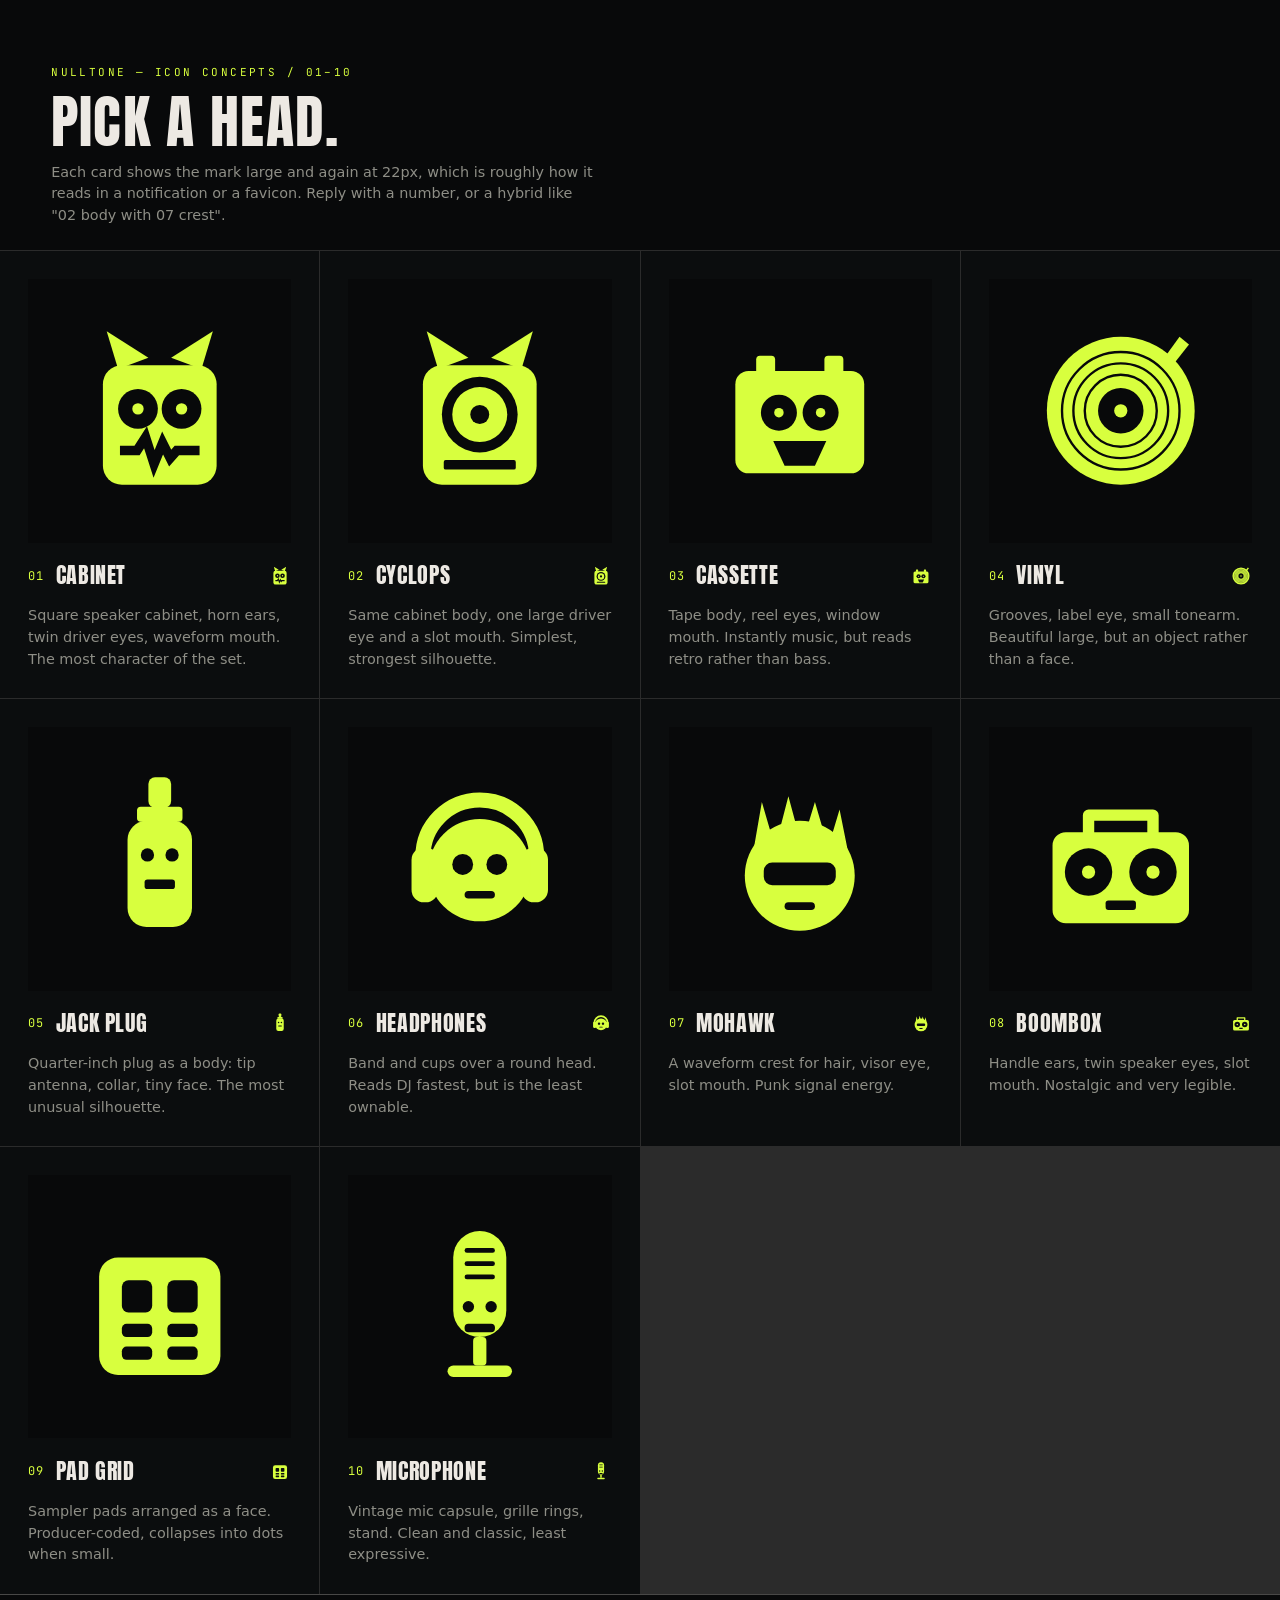
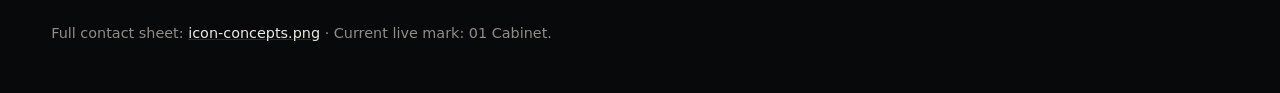
==== brand/concepts/index.html @ 68426d6b "Publish the ten icon concepts as a review page. Lets the mark be judged in a browser at real size an" ====
<!doctype html>
<html lang="en">
<head>
<meta charset="utf-8">
<meta name="viewport" content="width=device-width, initial-scale=1">
<title>NULLTONE — icon concepts</title>
<meta name="robots" content="noindex">
<link rel="icon" href="../../assets/favicon.svg" type="image/svg+xml">
<link rel="preconnect" href="https://fonts.googleapis.com">
<link rel="preconnect" href="https://fonts.gstatic.com" crossorigin>
<link href="https://fonts.googleapis.com/css2?family=Anton&family=JetBrains+Mono:wght@400;500&display=swap" rel="stylesheet">
<style>
  :root{--ink:#08090A;--ink2:#0B0D0E;--bone:#EDE9E3;--muted:#8E8E86;--lime:#D8FF3E;--line:rgba(237,233,227,.15)}
  *{box-sizing:border-box}
  body{margin:0;background:var(--ink);color:var(--bone);font-family:system-ui,-apple-system,sans-serif;line-height:1.5}
  header{padding:clamp(2rem,5vw,4rem) clamp(1.25rem,4vw,3.5rem) 1.5rem;border-bottom:1px solid var(--line)}
  .kicker{font-family:"JetBrains Mono",monospace;font-size:11px;letter-spacing:.22em;text-transform:uppercase;color:var(--lime);margin:0 0 .9rem}
  h1{font-family:Anton,sans-serif;font-weight:400;font-size:clamp(2rem,5vw,3.6rem);line-height:.95;letter-spacing:.02em;text-transform:uppercase;margin:0 0 .75rem}
  .lede{color:var(--muted);max-width:60ch;margin:0}
  .grid{display:grid;grid-template-columns:repeat(auto-fill,minmax(260px,1fr));gap:1px;background:var(--line);border-bottom:1px solid var(--line)}
  .card{background:var(--ink2);padding:clamp(1.1rem,2.2vw,1.75rem);display:flex;flex-direction:column;gap:.85rem}
  .big{aspect-ratio:1;display:grid;place-items:center;background:var(--ink)}
  .big svg{width:72%;height:72%}
  .row{display:flex;align-items:center;gap:.7rem;margin-top:.2rem}
  .num{font-family:"JetBrains Mono",monospace;font-size:12px;color:var(--lime);letter-spacing:.1em}
  h2{font-family:Anton,sans-serif;font-weight:400;font-size:1.35rem;letter-spacing:.03em;text-transform:uppercase;margin:0;flex:1}
  .small{width:22px;height:22px;display:inline-flex;flex:none}
  .small svg{width:100%;height:100%}
  p{margin:0;color:var(--muted);font-size:.9rem}
  footer{padding:1.75rem clamp(1.25rem,4vw,3.5rem) 3rem;color:var(--muted);font-size:.9rem}
  footer a{color:var(--bone);text-decoration:underline;text-decoration-color:var(--line)}
  footer a:hover{color:var(--lime)}
</style>
</head>
<body>
  <header>
    <p class="kicker">NULLTONE — icon concepts / 01–10</p>
    <h1>Pick a head.</h1>
    <p class="lede">Each card shows the mark large and again at 22px, which is roughly how it reads in a notification or a favicon. Reply with a number, or a hybrid like "02 body with 07 crest".</p>
  </header>
  <main class="grid">
      <article class="card">
        <div class="big"><svg viewBox="0 0 200 200"><defs><mask id="m1">
<rect width="200" height="200" fill="#fff"/>
<circle cx="77" cy="98" r="21" fill="#000"/><circle cx="123" cy="98" r="21" fill="#000"/>
<circle cx="77" cy="98" r="6" fill="#fff"/><circle cx="123" cy="98" r="6" fill="#fff"/>
<path d="M58 142H76L85 128L94 156L103 134L111 150L118 142H142" fill="none" stroke="#000" stroke-width="10"/>
</mask></defs><g fill="#D8FF3E" mask="url(#m1)">
<path d="M56 56L44 16L88 44Z"/><path d="M144 56L156 16L112 44Z"/>
<rect x="40" y="52" width="120" height="126" rx="20"/></g></svg></div>
        <div class="row"><span class="num">01</span><h2>Cabinet</h2><span class="small"><svg viewBox="0 0 200 200"><defs><mask id="m1">
<rect width="200" height="200" fill="#fff"/>
<circle cx="77" cy="98" r="21" fill="#000"/><circle cx="123" cy="98" r="21" fill="#000"/>
<circle cx="77" cy="98" r="6" fill="#fff"/><circle cx="123" cy="98" r="6" fill="#fff"/>
<path d="M58 142H76L85 128L94 156L103 134L111 150L118 142H142" fill="none" stroke="#000" stroke-width="10"/>
</mask></defs><g fill="#D8FF3E" mask="url(#m1)">
<path d="M56 56L44 16L88 44Z"/><path d="M144 56L156 16L112 44Z"/>
<rect x="40" y="52" width="120" height="126" rx="20"/></g></svg></span></div>
        <p>Square speaker cabinet, horn ears, twin driver eyes, waveform mouth. The most character of the set.</p>
      </article>
      <article class="card">
        <div class="big"><svg viewBox="0 0 200 200"><defs><mask id="m2">
<rect width="200" height="200" fill="#fff"/>
<circle cx="100" cy="104" r="40" fill="#000"/><circle cx="100" cy="104" r="29" fill="#fff"/><circle cx="100" cy="104" r="10" fill="#000"/>
<rect x="62" y="152" width="76" height="10" rx="2" fill="#000"/>
</mask></defs><g fill="#D8FF3E" mask="url(#m2)">
<path d="M56 56L44 16L88 44Z"/><path d="M144 56L156 16L112 44Z"/>
<rect x="40" y="52" width="120" height="126" rx="20"/></g></svg></div>
        <div class="row"><span class="num">02</span><h2>Cyclops</h2><span class="small"><svg viewBox="0 0 200 200"><defs><mask id="m2">
<rect width="200" height="200" fill="#fff"/>
<circle cx="100" cy="104" r="40" fill="#000"/><circle cx="100" cy="104" r="29" fill="#fff"/><circle cx="100" cy="104" r="10" fill="#000"/>
<rect x="62" y="152" width="76" height="10" rx="2" fill="#000"/>
</mask></defs><g fill="#D8FF3E" mask="url(#m2)">
<path d="M56 56L44 16L88 44Z"/><path d="M144 56L156 16L112 44Z"/>
<rect x="40" y="52" width="120" height="126" rx="20"/></g></svg></span></div>
        <p>Same cabinet body, one large driver eye and a slot mouth. Simplest, strongest silhouette.</p>
      </article>
      <article class="card">
        <div class="big"><svg viewBox="0 0 200 200"><defs><mask id="m3">
<rect width="200" height="200" fill="#fff"/>
<circle cx="78" cy="102" r="19" fill="#000"/><circle cx="122" cy="102" r="19" fill="#000"/>
<circle cx="78" cy="102" r="5" fill="#fff"/><circle cx="122" cy="102" r="5" fill="#fff"/>
<path d="M72 132H128L116 158H84Z" fill="#000"/>
</mask></defs><g fill="#D8FF3E" mask="url(#m3)">
<rect x="54" y="42" width="20" height="22" rx="4"/><rect x="126" y="42" width="20" height="22" rx="4"/>
<rect x="32" y="58" width="136" height="108" rx="14"/></g></svg></div>
        <div class="row"><span class="num">03</span><h2>Cassette</h2><span class="small"><svg viewBox="0 0 200 200"><defs><mask id="m3">
<rect width="200" height="200" fill="#fff"/>
<circle cx="78" cy="102" r="19" fill="#000"/><circle cx="122" cy="102" r="19" fill="#000"/>
<circle cx="78" cy="102" r="5" fill="#fff"/><circle cx="122" cy="102" r="5" fill="#fff"/>
<path d="M72 132H128L116 158H84Z" fill="#000"/>
</mask></defs><g fill="#D8FF3E" mask="url(#m3)">
<rect x="54" y="42" width="20" height="22" rx="4"/><rect x="126" y="42" width="20" height="22" rx="4"/>
<rect x="32" y="58" width="136" height="108" rx="14"/></g></svg></span></div>
        <p>Tape body, reel eyes, window mouth. Instantly music, but reads retro rather than bass.</p>
      </article>
      <article class="card">
        <div class="big"><svg viewBox="0 0 200 200"><defs><mask id="m4">
<rect width="200" height="200" fill="#fff"/>
<circle cx="100" cy="100" r="62" fill="none" stroke="#000" stroke-width="2.5"/>
<circle cx="100" cy="100" r="50" fill="none" stroke="#000" stroke-width="2.5"/>
<circle cx="100" cy="100" r="38" fill="none" stroke="#000" stroke-width="2.5"/>
<circle cx="100" cy="100" r="24" fill="#000"/><circle cx="100" cy="100" r="7" fill="#fff"/>
</mask></defs><g fill="#D8FF3E" mask="url(#m4)">
<circle cx="100" cy="100" r="78"/>
<path d="M162 22 L 172 30 L 150 58 L 141 51 Z"/></g></svg></div>
        <div class="row"><span class="num">04</span><h2>Vinyl</h2><span class="small"><svg viewBox="0 0 200 200"><defs><mask id="m4">
<rect width="200" height="200" fill="#fff"/>
<circle cx="100" cy="100" r="62" fill="none" stroke="#000" stroke-width="2.5"/>
<circle cx="100" cy="100" r="50" fill="none" stroke="#000" stroke-width="2.5"/>
<circle cx="100" cy="100" r="38" fill="none" stroke="#000" stroke-width="2.5"/>
<circle cx="100" cy="100" r="24" fill="#000"/><circle cx="100" cy="100" r="7" fill="#fff"/>
</mask></defs><g fill="#D8FF3E" mask="url(#m4)">
<circle cx="100" cy="100" r="78"/>
<path d="M162 22 L 172 30 L 150 58 L 141 51 Z"/></g></svg></span></div>
        <p>Grooves, label eye, small tonearm. Beautiful large, but an object rather than a face.</p>
      </article>
      <article class="card">
        <div class="big"><svg viewBox="0 0 200 200"><defs><mask id="m5">
<rect width="200" height="200" fill="#fff"/>
<circle cx="87" cy="96" r="7" fill="#000"/><circle cx="113" cy="96" r="7" fill="#000"/>
<rect x="84" y="122" width="32" height="10" rx="3" fill="#000"/>
</mask></defs><g fill="#D8FF3E" mask="url(#m5)">
<rect x="88" y="14" width="24" height="32" rx="7"/>
<rect x="76" y="45" width="48" height="16" rx="4"/>
<rect x="66" y="60" width="68" height="112" rx="20"/></g></svg></div>
        <div class="row"><span class="num">05</span><h2>Jack plug</h2><span class="small"><svg viewBox="0 0 200 200"><defs><mask id="m5">
<rect width="200" height="200" fill="#fff"/>
<circle cx="87" cy="96" r="7" fill="#000"/><circle cx="113" cy="96" r="7" fill="#000"/>
<rect x="84" y="122" width="32" height="10" rx="3" fill="#000"/>
</mask></defs><g fill="#D8FF3E" mask="url(#m5)">
<rect x="88" y="14" width="24" height="32" rx="7"/>
<rect x="76" y="45" width="48" height="16" rx="4"/>
<rect x="66" y="60" width="68" height="112" rx="20"/></g></svg></span></div>
        <p>Quarter-inch plug as a body: tip antenna, collar, tiny face. The most unusual silhouette.</p>
      </article>
      <article class="card">
        <div class="big"><svg viewBox="0 0 200 200"><defs><mask id="m6">
<rect width="200" height="200" fill="#fff"/>
<circle cx="82" cy="106" r="11" fill="#000"/><circle cx="118" cy="106" r="11" fill="#000"/>
<rect x="84" y="134" width="32" height="8" rx="4" fill="#000"/>
</mask></defs><g fill="#D8FF3E" mask="url(#m6)">
<path d="M40 98 A 60 60 0 0 1 160 98" fill="none" stroke="#D8FF3E" stroke-width="16" stroke-linecap="round"/>
<rect x="28" y="88" width="28" height="58" rx="13"/><rect x="144" y="88" width="28" height="58" rx="13"/>
<circle cx="100" cy="112" r="54"/></g></svg></div>
        <div class="row"><span class="num">06</span><h2>Headphones</h2><span class="small"><svg viewBox="0 0 200 200"><defs><mask id="m6">
<rect width="200" height="200" fill="#fff"/>
<circle cx="82" cy="106" r="11" fill="#000"/><circle cx="118" cy="106" r="11" fill="#000"/>
<rect x="84" y="134" width="32" height="8" rx="4" fill="#000"/>
</mask></defs><g fill="#D8FF3E" mask="url(#m6)">
<path d="M40 98 A 60 60 0 0 1 160 98" fill="none" stroke="#D8FF3E" stroke-width="16" stroke-linecap="round"/>
<rect x="28" y="88" width="28" height="58" rx="13"/><rect x="144" y="88" width="28" height="58" rx="13"/>
<circle cx="100" cy="112" r="54"/></g></svg></span></div>
        <p>Band and cups over a round head. Reads DJ fastest, but is the least ownable.</p>
      </article>
      <article class="card">
        <div class="big"><svg viewBox="0 0 200 200"><defs><mask id="m7">
<rect width="200" height="200" fill="#fff"/>
<rect x="62" y="104" width="76" height="24" rx="9" fill="#000"/>
<rect x="84" y="146" width="32" height="8" rx="4" fill="#000"/>
</mask></defs><g fill="#D8FF3E" mask="url(#m7)">
<path d="M50 98 L 60 40 L 74 88 L 88 34 L 102 86 L 116 40 L 130 88 L 142 48 L 152 98 Z"/>
<circle cx="100" cy="118" r="58"/></g></svg></div>
        <div class="row"><span class="num">07</span><h2>Mohawk</h2><span class="small"><svg viewBox="0 0 200 200"><defs><mask id="m7">
<rect width="200" height="200" fill="#fff"/>
<rect x="62" y="104" width="76" height="24" rx="9" fill="#000"/>
<rect x="84" y="146" width="32" height="8" rx="4" fill="#000"/>
</mask></defs><g fill="#D8FF3E" mask="url(#m7)">
<path d="M50 98 L 60 40 L 74 88 L 88 34 L 102 86 L 116 40 L 130 88 L 142 48 L 152 98 Z"/>
<circle cx="100" cy="118" r="58"/></g></svg></span></div>
        <p>A waveform crest for hair, visor eye, slot mouth. Punk signal energy.</p>
      </article>
      <article class="card">
        <div class="big"><svg viewBox="0 0 200 200"><defs><mask id="m8">
<rect width="200" height="200" fill="#fff"/>
<circle cx="66" cy="114" r="25" fill="#000"/><circle cx="134" cy="114" r="25" fill="#000"/>
<circle cx="66" cy="114" r="7" fill="#fff"/><circle cx="134" cy="114" r="7" fill="#fff"/>
<rect x="84" y="144" width="32" height="10" rx="3" fill="#000"/>
</mask></defs><g fill="#D8FF3E" mask="url(#m8)">
<path d="M66 76 V 54 H 134 V 76" fill="none" stroke="#D8FF3E" stroke-width="12" stroke-linejoin="round"/>
<rect x="28" y="72" width="144" height="96" rx="14"/></g></svg></div>
        <div class="row"><span class="num">08</span><h2>Boombox</h2><span class="small"><svg viewBox="0 0 200 200"><defs><mask id="m8">
<rect width="200" height="200" fill="#fff"/>
<circle cx="66" cy="114" r="25" fill="#000"/><circle cx="134" cy="114" r="25" fill="#000"/>
<circle cx="66" cy="114" r="7" fill="#fff"/><circle cx="134" cy="114" r="7" fill="#fff"/>
<rect x="84" y="144" width="32" height="10" rx="3" fill="#000"/>
</mask></defs><g fill="#D8FF3E" mask="url(#m8)">
<path d="M66 76 V 54 H 134 V 76" fill="none" stroke="#D8FF3E" stroke-width="12" stroke-linejoin="round"/>
<rect x="28" y="72" width="144" height="96" rx="14"/></g></svg></span></div>
        <p>Handle ears, twin speaker eyes, slot mouth. Nostalgic and very legible.</p>
      </article>
      <article class="card">
        <div class="big"><svg viewBox="0 0 200 200"><defs><mask id="m9">
<rect width="200" height="200" fill="#fff"/>
<rect x="60" y="72" width="32" height="34" rx="7" fill="#000"/>
<rect x="108" y="72" width="32" height="34" rx="7" fill="#000"/>
<rect x="60" y="118" width="32" height="14" rx="5" fill="#000"/>
<rect x="108" y="118" width="32" height="14" rx="5" fill="#000"/>
<rect x="60" y="142" width="32" height="14" rx="5" fill="#000"/>
<rect x="108" y="142" width="32" height="14" rx="5" fill="#000"/>
</mask></defs><g fill="#D8FF3E" mask="url(#m9)">
<rect x="36" y="48" width="128" height="124" rx="20"/></g></svg></div>
        <div class="row"><span class="num">09</span><h2>Pad grid</h2><span class="small"><svg viewBox="0 0 200 200"><defs><mask id="m9">
<rect width="200" height="200" fill="#fff"/>
<rect x="60" y="72" width="32" height="34" rx="7" fill="#000"/>
<rect x="108" y="72" width="32" height="34" rx="7" fill="#000"/>
<rect x="60" y="118" width="32" height="14" rx="5" fill="#000"/>
<rect x="108" y="118" width="32" height="14" rx="5" fill="#000"/>
<rect x="60" y="142" width="32" height="14" rx="5" fill="#000"/>
<rect x="108" y="142" width="32" height="14" rx="5" fill="#000"/>
</mask></defs><g fill="#D8FF3E" mask="url(#m9)">
<rect x="36" y="48" width="128" height="124" rx="20"/></g></svg></span></div>
        <p>Sampler pads arranged as a face. Producer-coded, collapses into dots when small.</p>
      </article>
      <article class="card">
        <div class="big"><svg viewBox="0 0 200 200"><defs><mask id="m10">
<rect width="200" height="200" fill="#fff"/>
<rect x="84" y="38" width="32" height="5" rx="2.5" fill="#000"/>
<rect x="84" y="52" width="32" height="5" rx="2.5" fill="#000"/>
<rect x="84" y="66" width="32" height="5" rx="2.5" fill="#000"/>
<circle cx="88" cy="100" r="6" fill="#000"/><circle cx="112" cy="100" r="6" fill="#000"/>
<rect x="84" y="118" width="32" height="9" rx="4" fill="#000"/>
</mask></defs><g fill="#D8FF3E" mask="url(#m10)">
<rect x="72" y="20" width="56" height="112" rx="28"/>
<rect x="93" y="132" width="14" height="30" rx="4"/>
<rect x="66" y="162" width="68" height="12" rx="6"/></g></svg></div>
        <div class="row"><span class="num">10</span><h2>Microphone</h2><span class="small"><svg viewBox="0 0 200 200"><defs><mask id="m10">
<rect width="200" height="200" fill="#fff"/>
<rect x="84" y="38" width="32" height="5" rx="2.5" fill="#000"/>
<rect x="84" y="52" width="32" height="5" rx="2.5" fill="#000"/>
<rect x="84" y="66" width="32" height="5" rx="2.5" fill="#000"/>
<circle cx="88" cy="100" r="6" fill="#000"/><circle cx="112" cy="100" r="6" fill="#000"/>
<rect x="84" y="118" width="32" height="9" rx="4" fill="#000"/>
</mask></defs><g fill="#D8FF3E" mask="url(#m10)">
<rect x="72" y="20" width="56" height="112" rx="28"/>
<rect x="93" y="132" width="14" height="30" rx="4"/>
<rect x="66" y="162" width="68" height="12" rx="6"/></g></svg></span></div>
        <p>Vintage mic capsule, grille rings, stand. Clean and classic, least expressive.</p>
      </article></main>
  <footer>
    <p>Full contact sheet: <a href="../../brand/icon-concepts.png">icon-concepts.png</a> · Current live mark: 01 Cabinet.</p>
  </footer>
</body>
</html>
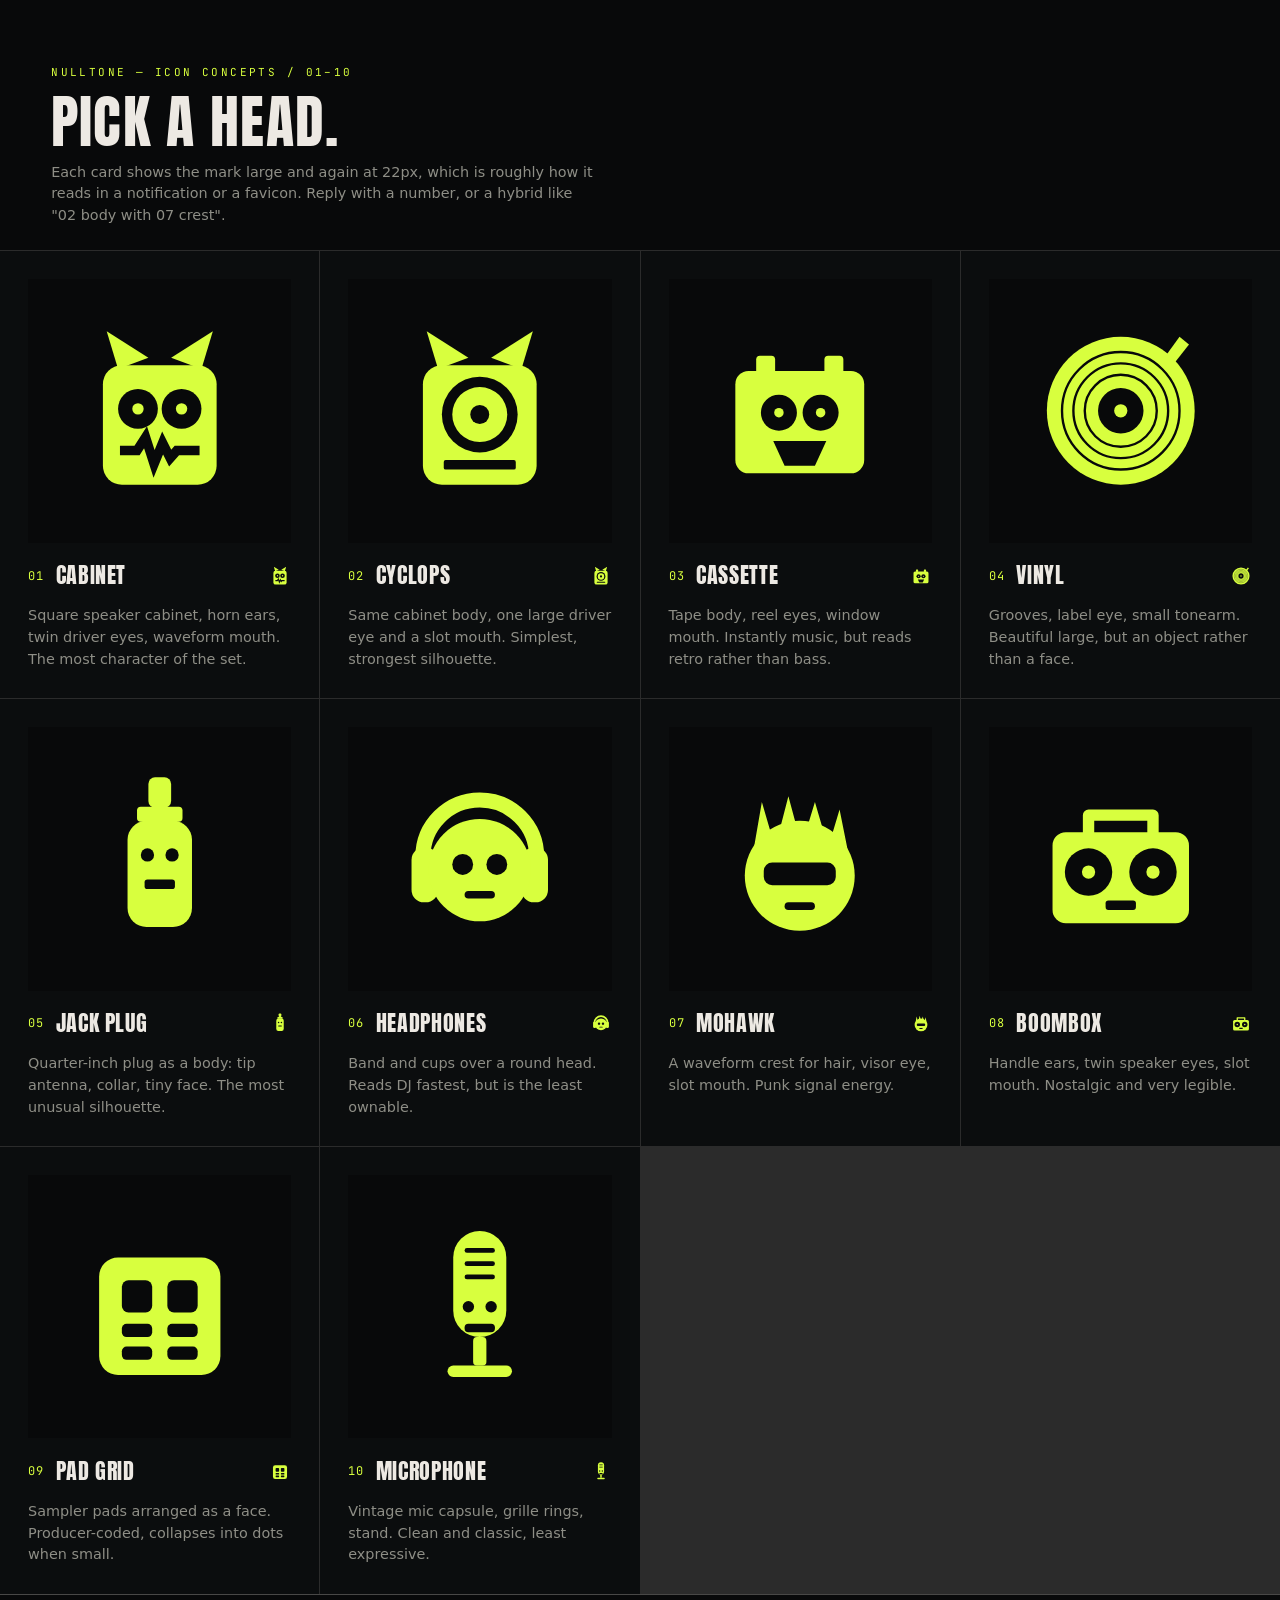
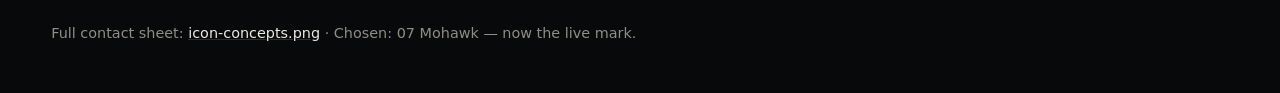
==== commit 22882c90: "Make the chosen concept 07 mohawk the live brand mark. The icon gallery narrowed ten options to one;" ====
--- a/brand/concepts/index.html
+++ b/brand/concepts/index.html
@@ -238,7 +238,7 @@
         <p>Vintage mic capsule, grille rings, stand. Clean and classic, least expressive.</p>
       </article></main>
   <footer>
-    <p>Full contact sheet: <a href="../../brand/icon-concepts.png">icon-concepts.png</a> · Current live mark: 01 Cabinet.</p>
+    <p>Full contact sheet: <a href="../../brand/icon-concepts.png">icon-concepts.png</a> · Chosen: 07 Mohawk — now the live mark.</p>
   </footer>
 </body>
 </html>
